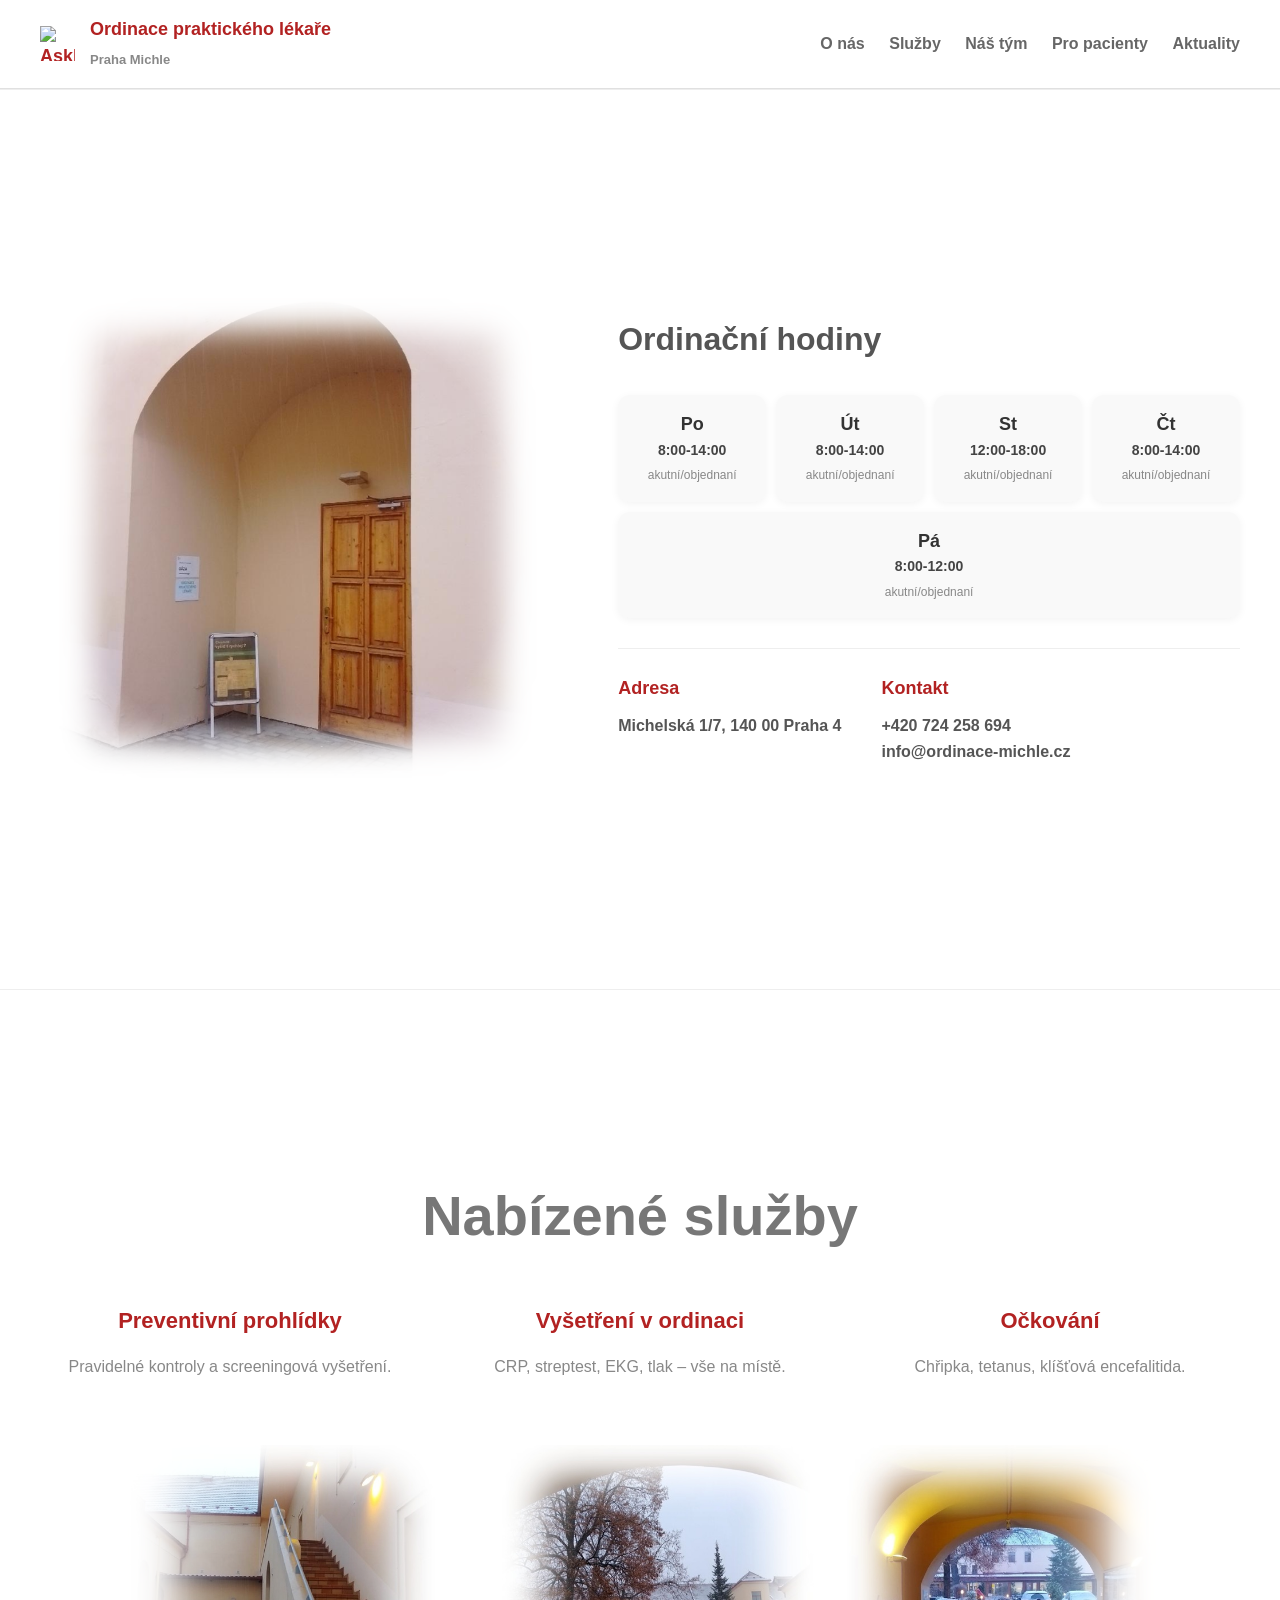
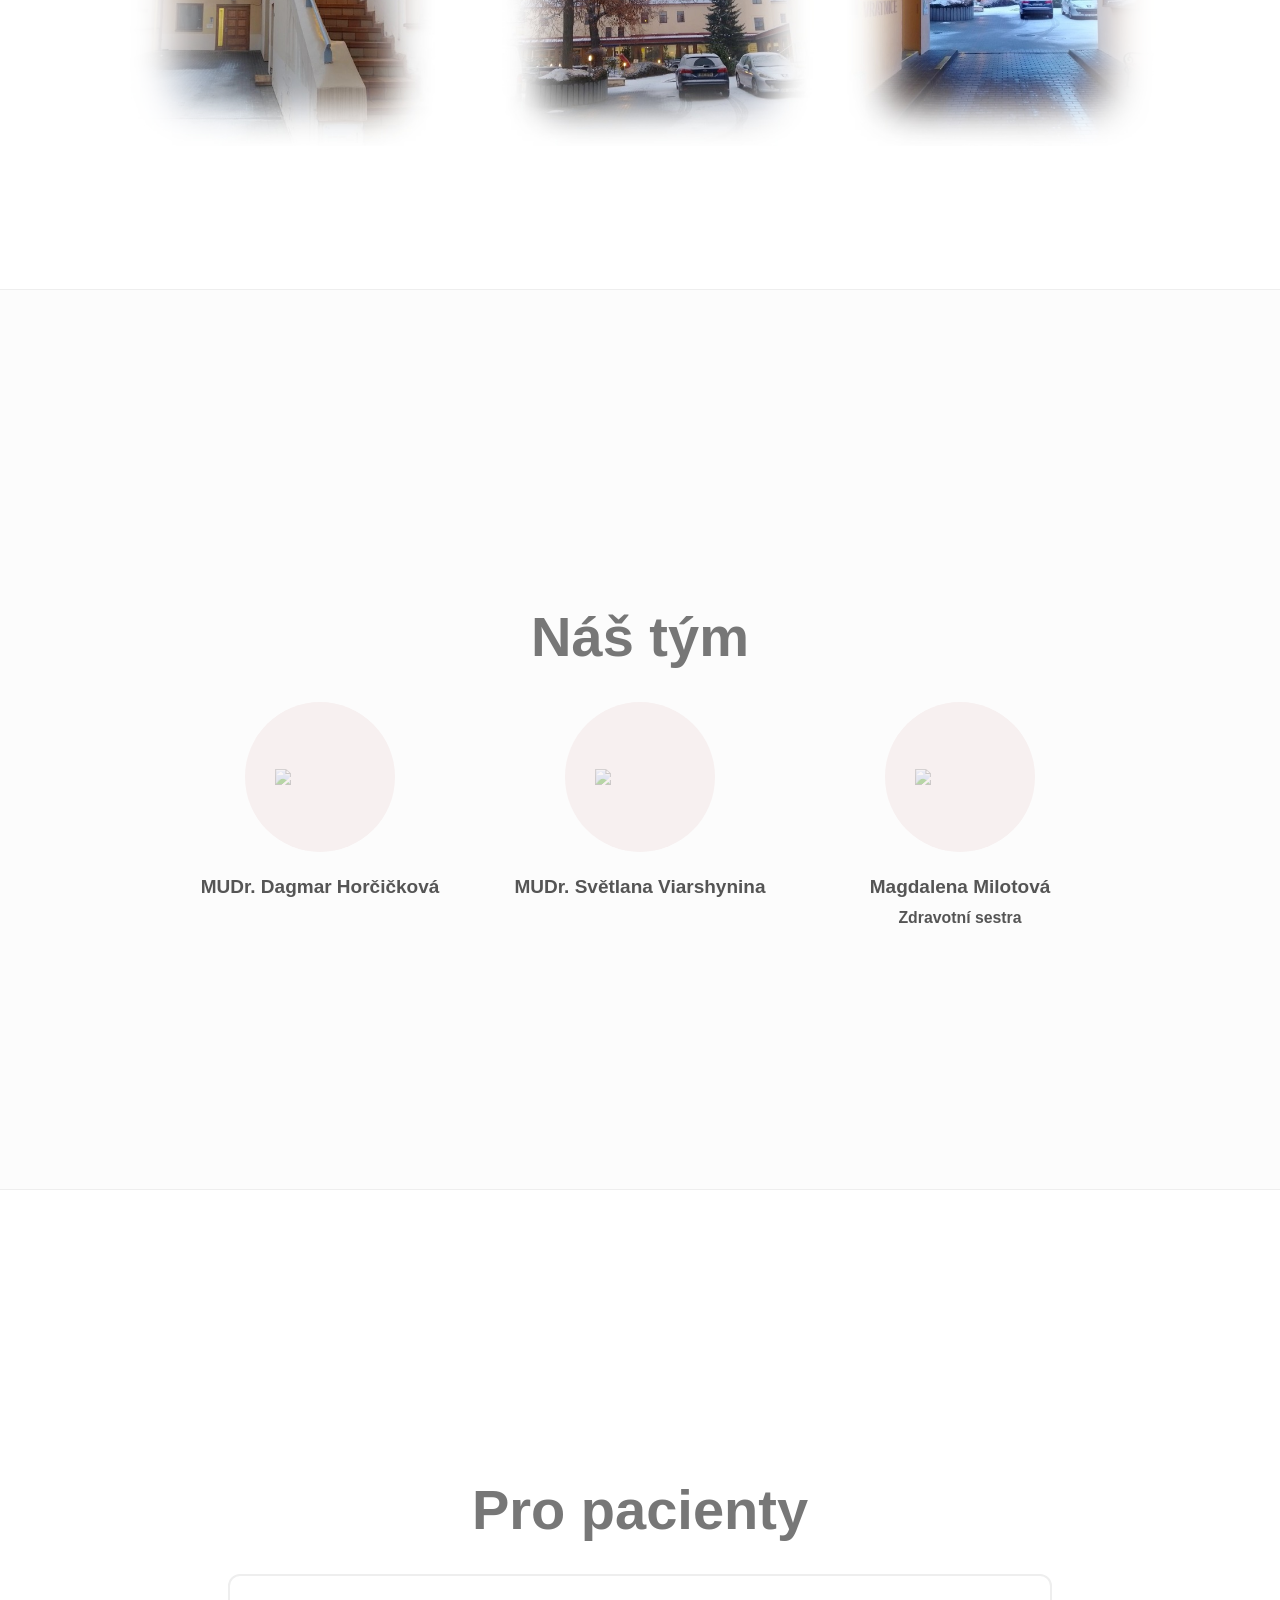
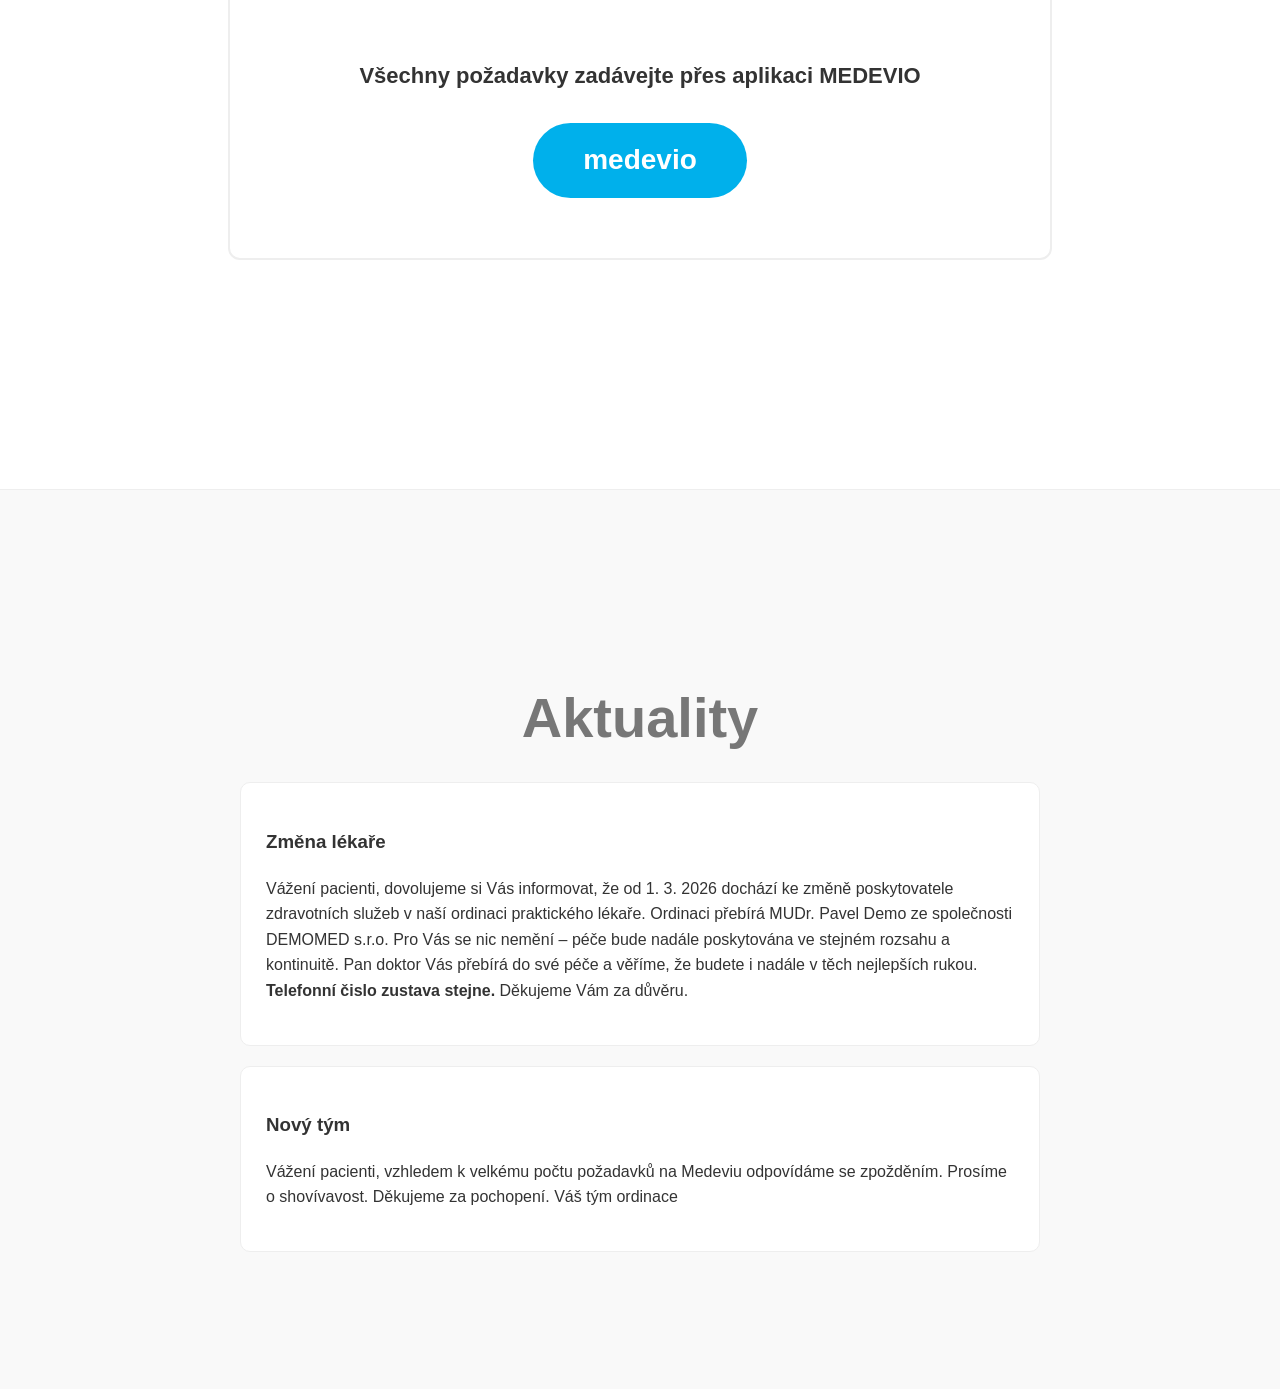
==== index.html @ 971f2c9a "Add files via upload" ====
<!DOCTYPE html>
<html lang="cs">
<head>
    <meta charset="UTF-8">
    <meta name="viewport" content="width=device-width, initial-scale=1.0">
    <title>Ordinace Praha Michle</title>
    <link rel="icon" href="https://cdn-icons-png.flaticon.com/512/3035/3035695.png" type="image/png">
    
    <style>
        /* 1. БАЗОВЫЕ НАСТРОЙКИ */
        html { scroll-behavior: smooth; }
        body {
            font-family: Arial, sans-serif;
            margin: 0;
            padding: 0;
            background-color: #ffffff;
            color: #333;
            line-height: 1.6;
        }

        /* 2. ШАПКА */
        header {
            display: flex;
            justify-content: space-between;
            align-items: center;
            padding: 15px 40px;
            border-bottom: 1px solid #e0e0e0;
            position: sticky;
            top: 0;
            background: white;
            z-index: 1000;
        }

        .logo {
            display: flex;
            align-items: center;
            gap: 15px;
            color: #b22222;
            font-weight: bold;
            font-size: 18px;
            text-decoration: none;
        }

        .logo img { width: 35px; height: 35px; }

        nav a {
            margin-left: 20px;
            text-decoration: none;
            color: #666;
            font-size: 16px;
            font-weight: bold;
        }

        /* 3. НАСТРОЙКА РАЗДЕЛОВ (ПОЛНЫЙ ЭКРАН) */
        section {
            min-height: 100vh;
            display: flex;
            align-items: center; /* Центрируем контент по вертикали */
            justify-content: center;
            padding: 80px 40px;
            box-sizing: border-box;
            border-top: 1px solid #eee;
        }

        .section-column { flex-direction: column; }

        .main-title { font-size: 56px; color: #777; font-weight: bold; margin-bottom: 20px; text-align: center; width: 100%; }
        .subtitle { font-size: 24px; color: #aaa; font-weight: bold; margin-bottom: 40px; text-align: center; }

        /* 4. ПЕРВЫЙ ЭКРАН (СТРОГО: ФОТО СЛЕВА, ТЕКСТ СПРАВА) */
        .hero-container {
            display: grid;
            grid-template-columns: 1fr 1.2fr; /* Левая колонка под фото, правая под текст */
            gap: 60px;
            max-width: 1300px;
            width: 100%;
            align-items: center;
        }

        .hero-photo img {
            width: 100%;
            max-width: 500px;
            border-radius: 15px;
            mask-image: radial-gradient(circle, black 65%, transparent 98%);
            -webkit-mask-image: radial-gradient(circle, black 65%, transparent 98%);
        }

        .hero-content {
            display: flex;
            flex-direction: column;
            gap: 30px;
        }

        /* РАСПИСАНИЕ КАРТОЧКАМИ */
        .schedule-grid { display: flex; gap: 10px; flex-wrap: wrap; }
        .day-card {
            background: #f9f9f9;
            border-radius: 12px;
            padding: 15px 10px;
            flex: 1;
            min-width: 120px;
            text-align: center;
            box-shadow: 0 2px 8px rgba(0,0,0,0.05);
        }
        .day-name { font-size: 18px; font-weight: bold; margin-bottom: 5px; }
        .day-time { font-size: 14px; font-weight: bold; color: #444; display: block; }
        .day-note { font-size: 12px; color: #888; }

        /* КОНТАКТЫ */
        .contact-info-block { display: flex; gap: 40px; border-top: 1px solid #eee; padding-top: 25px; }
        .info-item h4 { color: #b22222; font-size: 18px; margin: 0 0 10px 0; }
        .info-item p { font-size: 16px; font-weight: bold; color: #555; margin: 0; }

        /* 5. УСЛУГИ */
        .services-grid {
            display: grid;
            grid-template-columns: repeat(3, 1fr);
            gap: 30px;
            max-width: 1200px;
            width: 100%;
            margin-bottom: 50px;
        }
        .service-item { text-align: center; }
        .service-item h3 { color: #b22222; font-size: 22px; margin-bottom: 10px; }
        .service-item p { color: #888; font-size: 16px; }

        .services-gallery img {
            width: 100%;
            max-width: 1100px;
            border-radius: 20px;
            mask-image: linear-gradient(to right, transparent, black 15%, black 85%, transparent);
            -webkit-mask-image: linear-gradient(to right, transparent, black 15%, black 85%, transparent);
        }

        /* 6. КОМАНДА (ЖЕНСКИЕ АВАТАРКИ) */
        .team-grid { display: flex; justify-content: center; gap: 40px; width: 100%; }
        .team-card { width: 280px; text-align: center; }
        .avatar-circle {
            width: 150px; height: 150px; background-color: #f7f0f0;
            border-radius: 50%; margin: 0 auto 20px;
            display: flex; justify-content: center; align-items: center;
        }
        .avatar-circle img { width: 90px; opacity: 0.4; }
        .team-name { font-size: 19px; font-weight: bold; color: #555; }

        /* 7. MEDEVIO */
        .medevio-box {
            max-width: 700px; width: 100%; text-align: center;
            border: 2px solid #eee; padding: 60px; border-radius: 12px;
        }
        .medevio-btn {
            display: inline-block; background-color: #00b0eb; color: white;
            text-decoration: none; font-size: 28px; font-weight: bold;
            padding: 15px 50px; border-radius: 50px;
        }

        /* 8. АКТУАЛЬНОСТИ */
        .news-container { display: flex; flex-direction: column; gap: 20px; max-width: 800px; width: 100%; }
        .news-card { border: 1px solid #eee; padding: 25px; border-radius: 10px; background: white; }

        /* МОБИЛЬНАЯ ВЕРСИЯ */
        @media (max-width: 1000px) {
            .hero-container { grid-template-columns: 1fr; text-align: center; }
            .hero-photo { order: -1; } /* На телефоне фото будет сверху */
            .schedule-grid { justify-content: center; }
            .contact-info-block { flex-direction: column; align-items: center; gap: 20px; }
            .services-grid { grid-template-columns: 1fr; }
            .team-grid { flex-direction: column; align-items: center; }
            section { min-height: auto; padding: 50px 20px; }
        }
    </style>
</head>
<body>

<header>
    <a href="#" class="logo">
        <img src="https://cdn-icons-png.flaticon.com/512/3035/3035695.png" alt="Asklépiova hůl">
        <div>Ordinace praktického lékaře<br><small style="color: #888; font-size: 13px;">Praha Michle</small></div>
    </a>
    <nav>
        <a href="#o-nas">O nás</a>
        <a href="#sluzby">Služby</a>
        <a href="#tym">Náš tým</a>
        <a href="#pacienti">Pro pacienty</a>
        <a href="#aktuality">Aktuality</a>
    </nav>
</header>

<main>
    <section id="o-nas">
        <div class="hero-container">
            <div class="hero-photo">
                <img src="entrance-photo.jpg" alt="Vchod do ordinace">
            </div>
            
            <div class="hero-content">
                <h2 style="font-size: 32px; color: #555; margin: 0;">Ordinační hodiny</h2>
                <div class="schedule-grid">
                    <div class="day-card"><span class="day-name">Po</span><span class="day-time">8:00-14:00</span><span class="day-note">akutní/objednaní</span></div>
                    <div class="day-card"><span class="day-name">Út</span><span class="day-time">8:00-14:00</span><span class="day-note">akutní/objednaní</span></div>
                    <div class="day-card"><span class="day-name">St</span><span class="day-time">12:00-18:00</span><span class="day-note">akutní/objednaní</span></div>
                    <div class="day-card"><span class="day-name">Čt</span><span class="day-time">8:00-14:00</span><span class="day-note">akutní/objednaní</span></div>
                    <div class="day-card"><span class="day-name">Pá</span><span class="day-time">8:00-12:00</span><span class="day-note">akutní/objednaní</span></div>
                </div>
                <div class="contact-info-block">
                    <div class="info-item"><h4>Adresa</h4><p>Michelská 1/7, 140 00 Praha 4</p></div>
                    <div class="info-item"><h4>Kontakt</h4><p>+420 724 258 694<br>info@ordinace-michle.cz</p></div>
                </div>
            </div>
        </div>
    </section>

    <section id="sluzby" class="section-column">
        <h2 class="main-title">Nabízené služby</h2>
        <div class="services-grid">
            <div class="service-item"><h3>Preventivní prohlídky</h3><p>Pravidelné kontroly a screeningová vyšetření.</p></div>
            <div class="service-item"><h3>Vyšetření v ordinaci</h3><p>CRP, streptest, EKG, tlak – vše na místě.</p></div>
            <div class="service-item"><h3>Očkování</h3><p>Chřipka, tetanus, klíšťová encefalitida.</p></div>
        </div>
        <div class="services-gallery">
            <img src="stahování.jpg" alt="Interiér kliniky">
        </div>
    </section>

    <section id="tym" class="section-column" style="background-color: #fcfcfc;">
        <h2 class="main-title">Náš tým</h2>
        <div class="team-grid">
            <div class="team-card">
                <div class="avatar-circle"><img src="https://cdn-icons-png.flaticon.com/512/6997/6997662.png"></div>
                <div class="team-name">MUDr. Dagmar Horčičková</div>
            </div>
            <div class="team-card">
                <div class="avatar-circle"><img src="https://cdn-icons-png.flaticon.com/512/6997/6997662.png"></div>
                <div class="team-name">MUDr. Světlana Viarshynina</div>
            </div>
            <div class="team-card">
                <div class="avatar-circle"><img src="https://cdn-icons-png.flaticon.com/512/6997/6997662.png"></div>
                <div class="team-name">Magdalena Milotová<br><small>Zdravotní sestra</small></div>
            </div>
        </div>
    </section>

    <section id="pacienti" class="section-column">
        <h2 class="main-title">Pro pacienty</h2>
        <div class="medevio-box">
            <p style="font-size: 22px; font-weight: bold; margin-bottom: 30px;">Všechny požadavky zadávejte přes aplikaci MEDEVIO</p>
            <a href="https://my.medevio.cz/patient1-michelska" target="_blank" class="medevio-btn">medevio</a>
        </div>
    </section>

    <section id="aktuality" class="section-column" style="background-color: #f9f9f9;">
        <h2 class="main-title">Aktuality</h2>
        <div class="news-container">
            <div class="news-card"><h3>Změna lékaře</h3><p>Vážení pacienti, dovolujeme si Vás informovat, že od 1. 3. 2026 dochází ke změně poskytovatele zdravotních služeb v naší ordinaci praktického lékaře. Ordinaci přebírá MUDr. Pavel Demo ze společnosti DEMOMED s.r.o. Pro Vás se nic nemění – péče bude nadále poskytována ve stejném rozsahu a kontinuitě. Pan doktor Vás přebírá do své péče a věříme, že budete i nadále v těch nejlepších rukou. <strong>Telefonní čislo zustava stejne.</strong> Děkujeme Vám za důvěru.</p></div>
            <div class="news-card"><h3>Nový tým</h3><p>Vážení pacienti, vzhledem k velkému počtu požadavků na Medeviu odpovídáme se zpožděním. Prosíme o shovívavost. Děkujeme za pochopení. Váš tým ordinace</p></div>
        </div>
    </section>
</main>

</body>
</html>
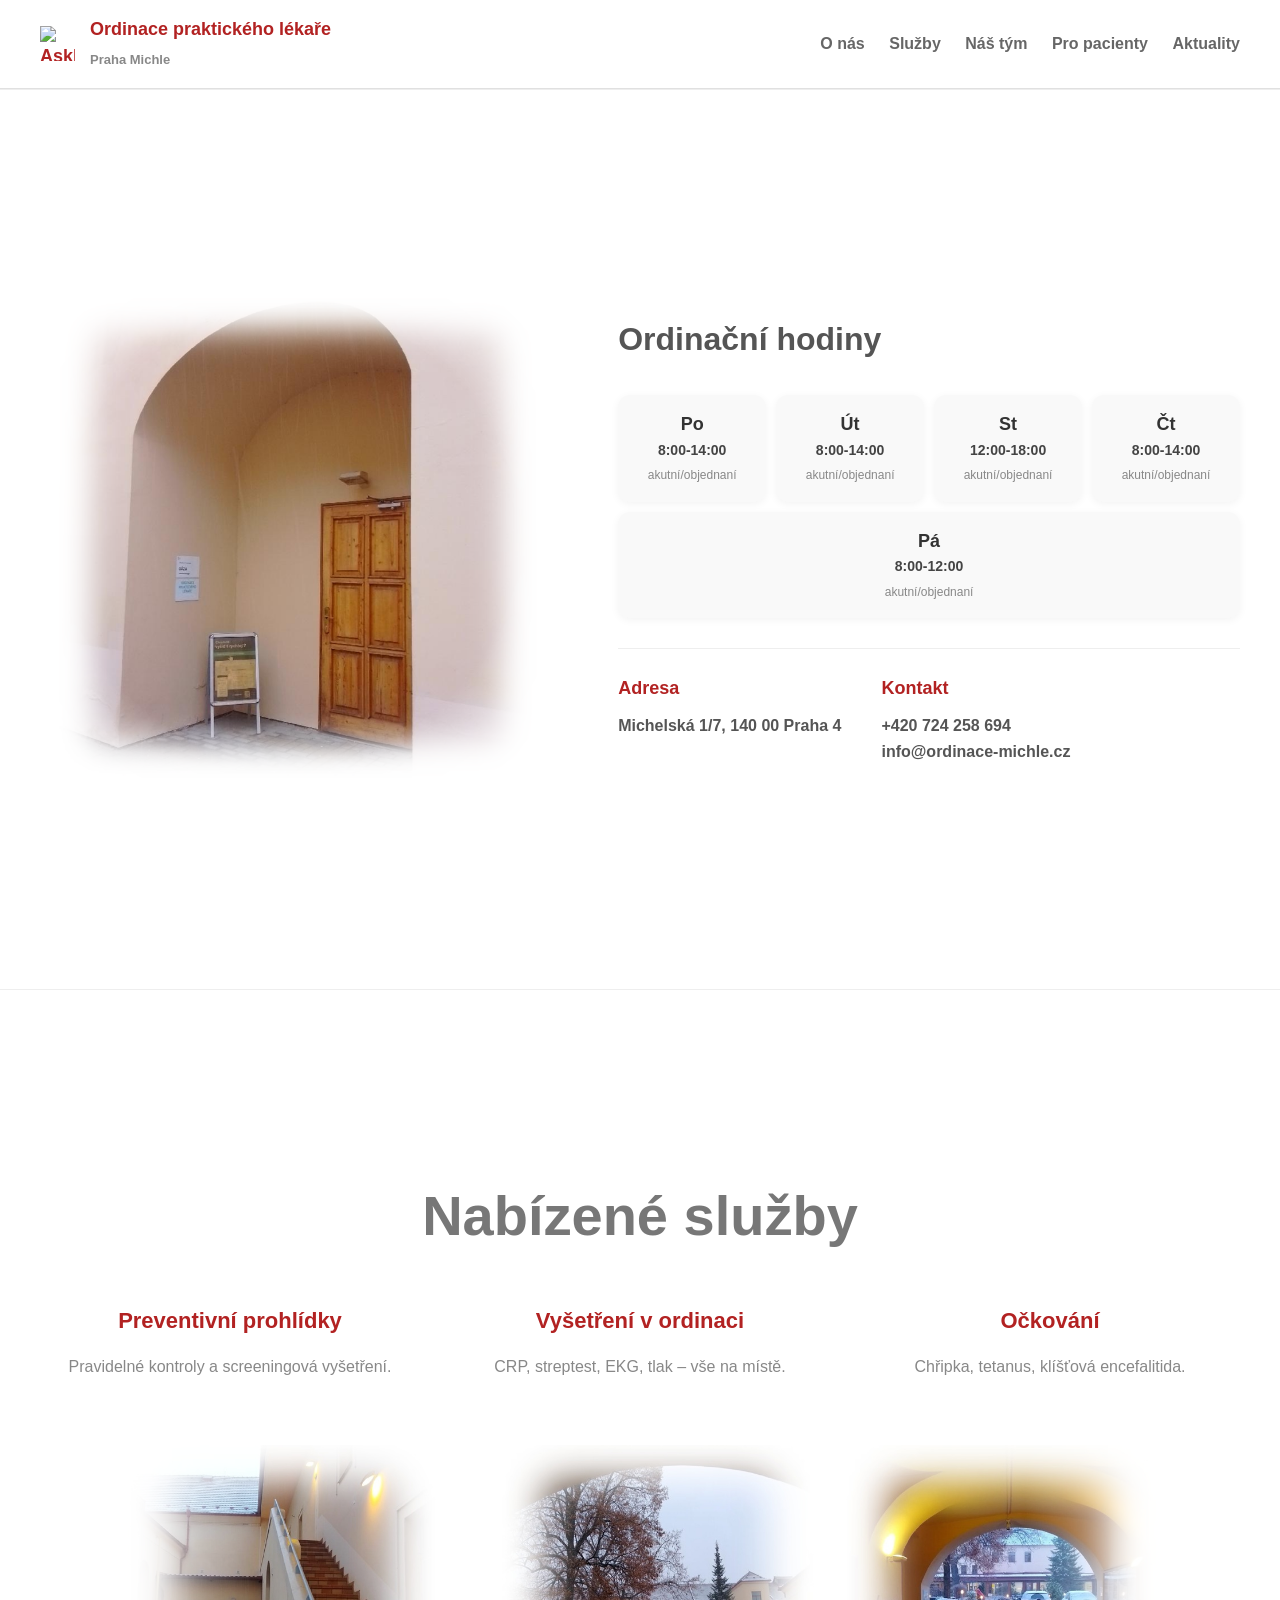
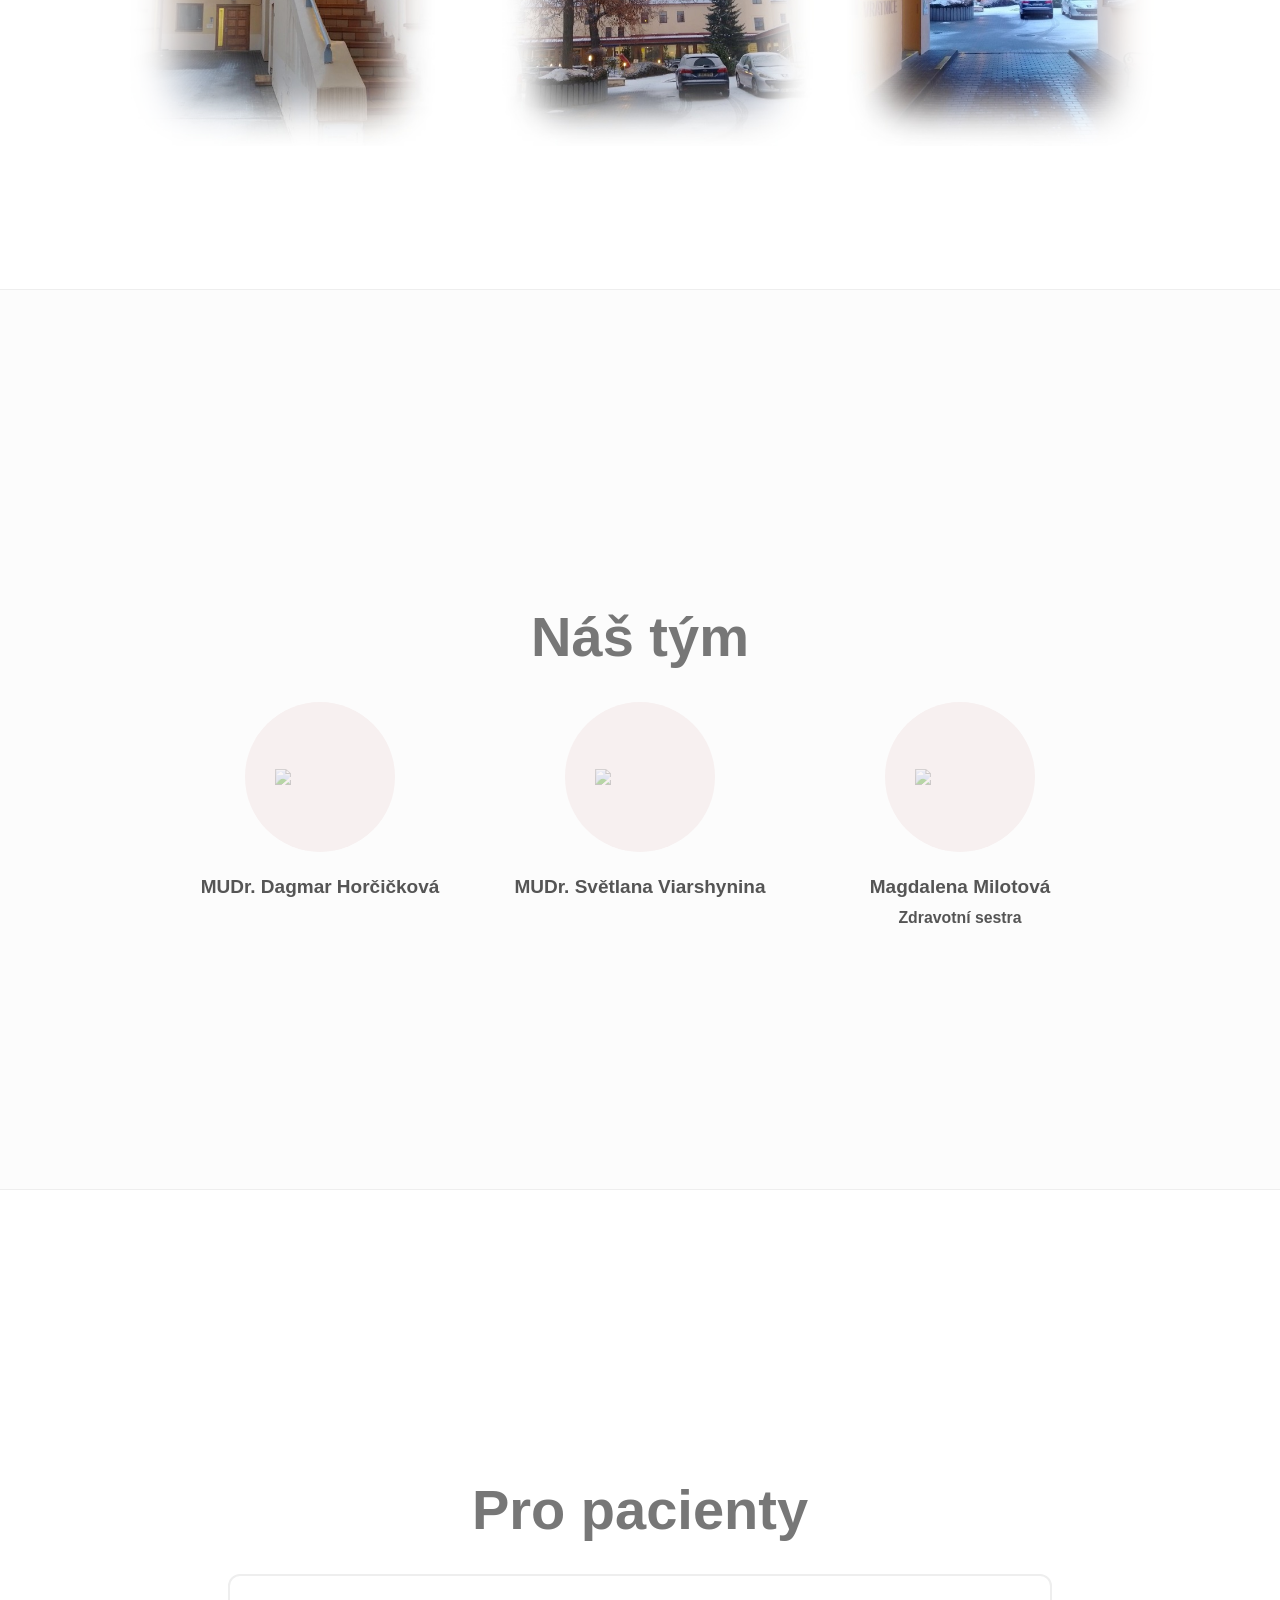
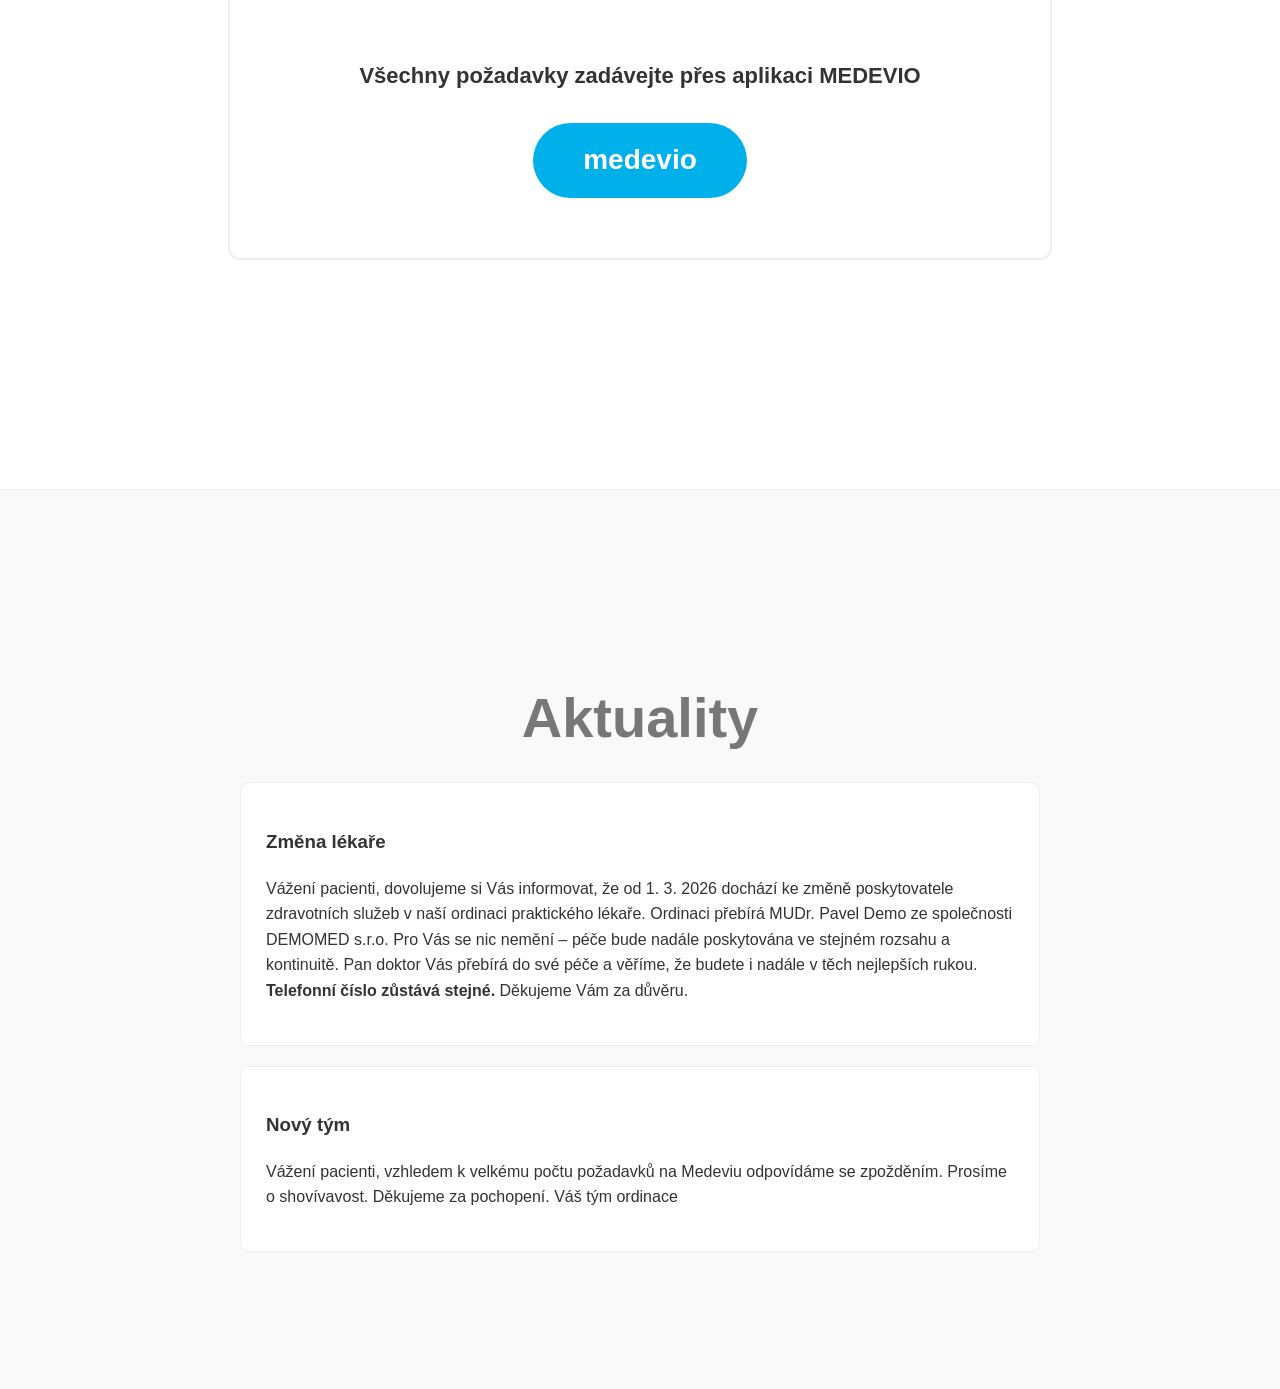
==== commit 6e50b1e2: "Update index.html" ====
--- a/index.html
+++ b/index.html
@@ -251,11 +251,12 @@
     <section id="aktuality" class="section-column" style="background-color: #f9f9f9;">
         <h2 class="main-title">Aktuality</h2>
         <div class="news-container">
-            <div class="news-card"><h3>Změna lékaře</h3><p>Vážení pacienti, dovolujeme si Vás informovat, že od 1. 3. 2026 dochází ke změně poskytovatele zdravotních služeb v naší ordinaci praktického lékaře. Ordinaci přebírá MUDr. Pavel Demo ze společnosti DEMOMED s.r.o. Pro Vás se nic nemění – péče bude nadále poskytována ve stejném rozsahu a kontinuitě. Pan doktor Vás přebírá do své péče a věříme, že budete i nadále v těch nejlepších rukou. <strong>Telefonní čislo zustava stejne.</strong> Děkujeme Vám za důvěru.</p></div>
+            <div class="news-card"><h3>Změna lékaře</h3><p>Vážení pacienti, dovolujeme si Vás informovat, že od 1. 3. 2026 dochází ke změně poskytovatele zdravotních služeb v naší ordinaci praktického lékaře. Ordinaci přebírá MUDr. Pavel Demo ze společnosti DEMOMED s.r.o. Pro Vás se nic nemění – péče bude nadále poskytována ve stejném rozsahu a kontinuitě. Pan doktor Vás přebírá do své péče a věříme, že budete i nadále v těch nejlepších rukou. <strong>Telefonní číslo zůstává stejné.</strong> Děkujeme Vám za důvěru.</p></div>
             <div class="news-card"><h3>Nový tým</h3><p>Vážení pacienti, vzhledem k velkému počtu požadavků na Medeviu odpovídáme se zpožděním. Prosíme o shovívavost. Děkujeme za pochopení. Váš tým ordinace</p></div>
         </div>
     </section>
 </main>
 
 </body>
-</html>+
+</html>
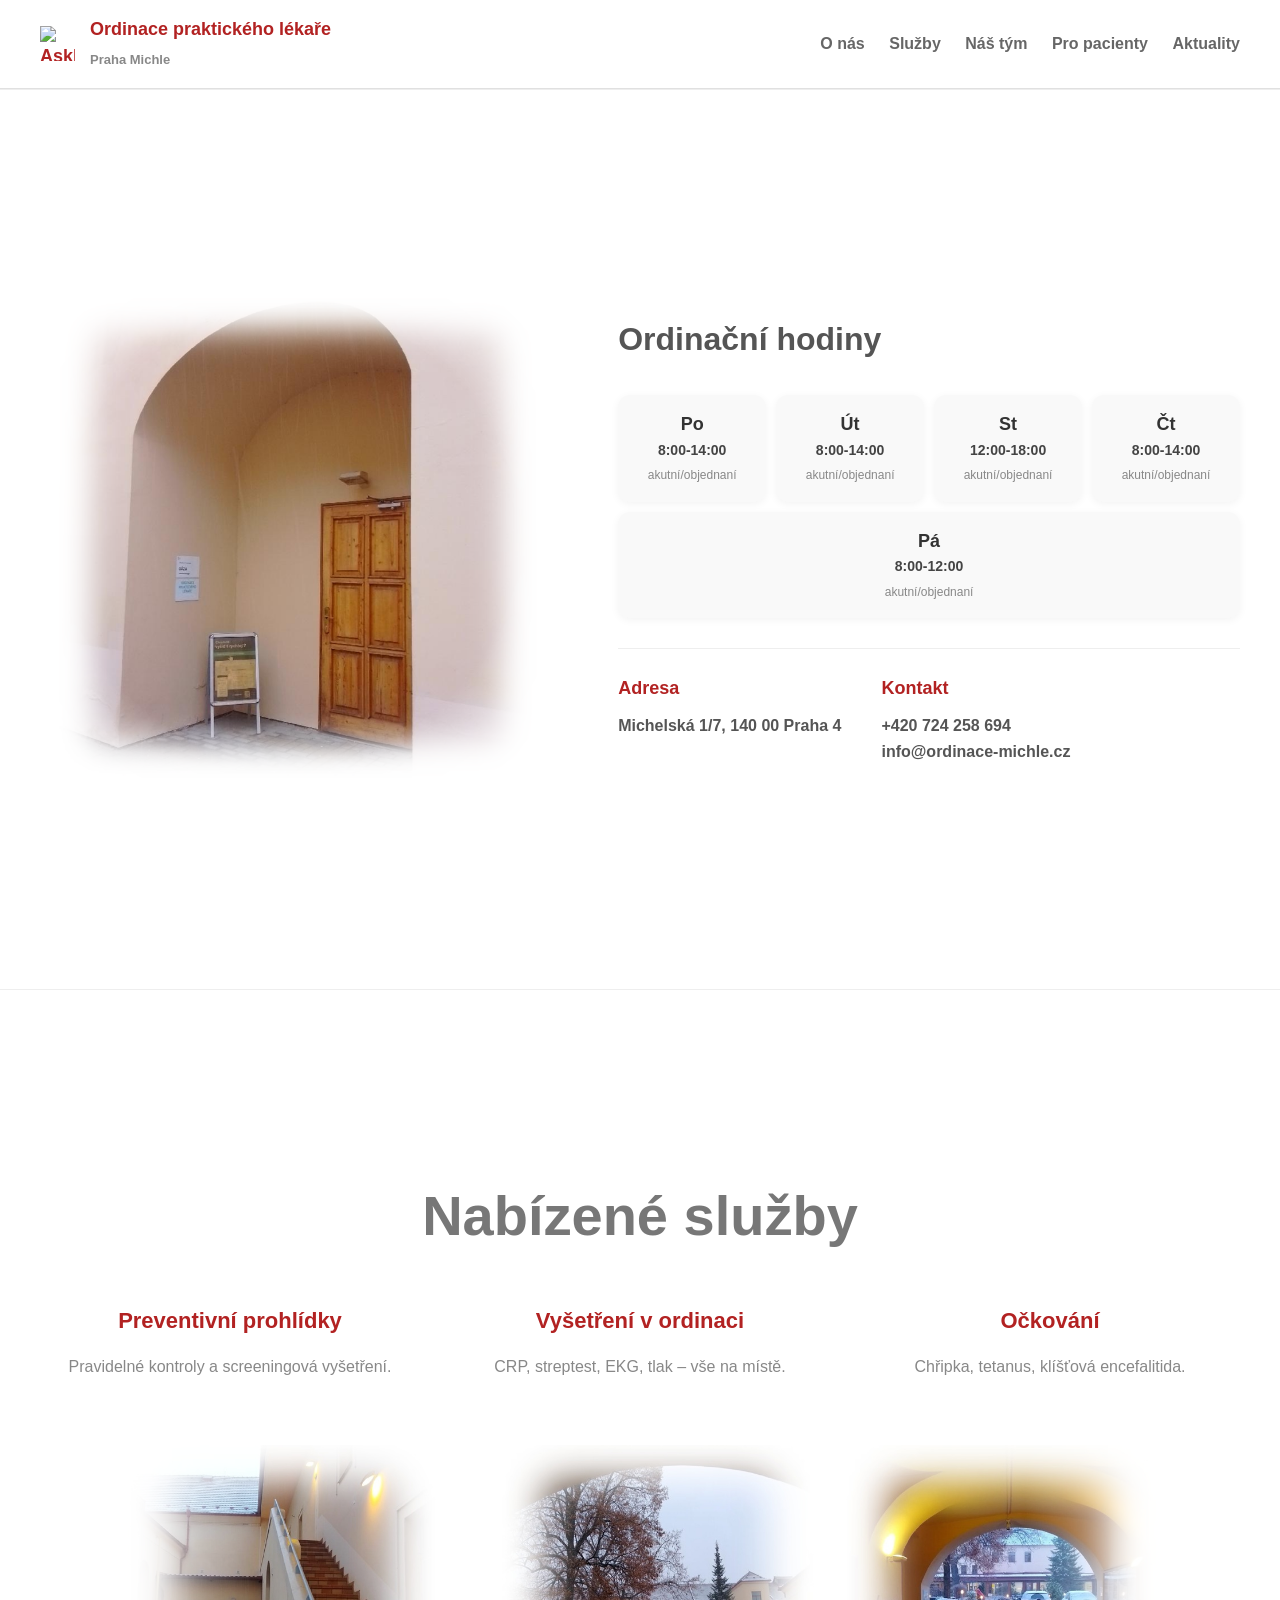
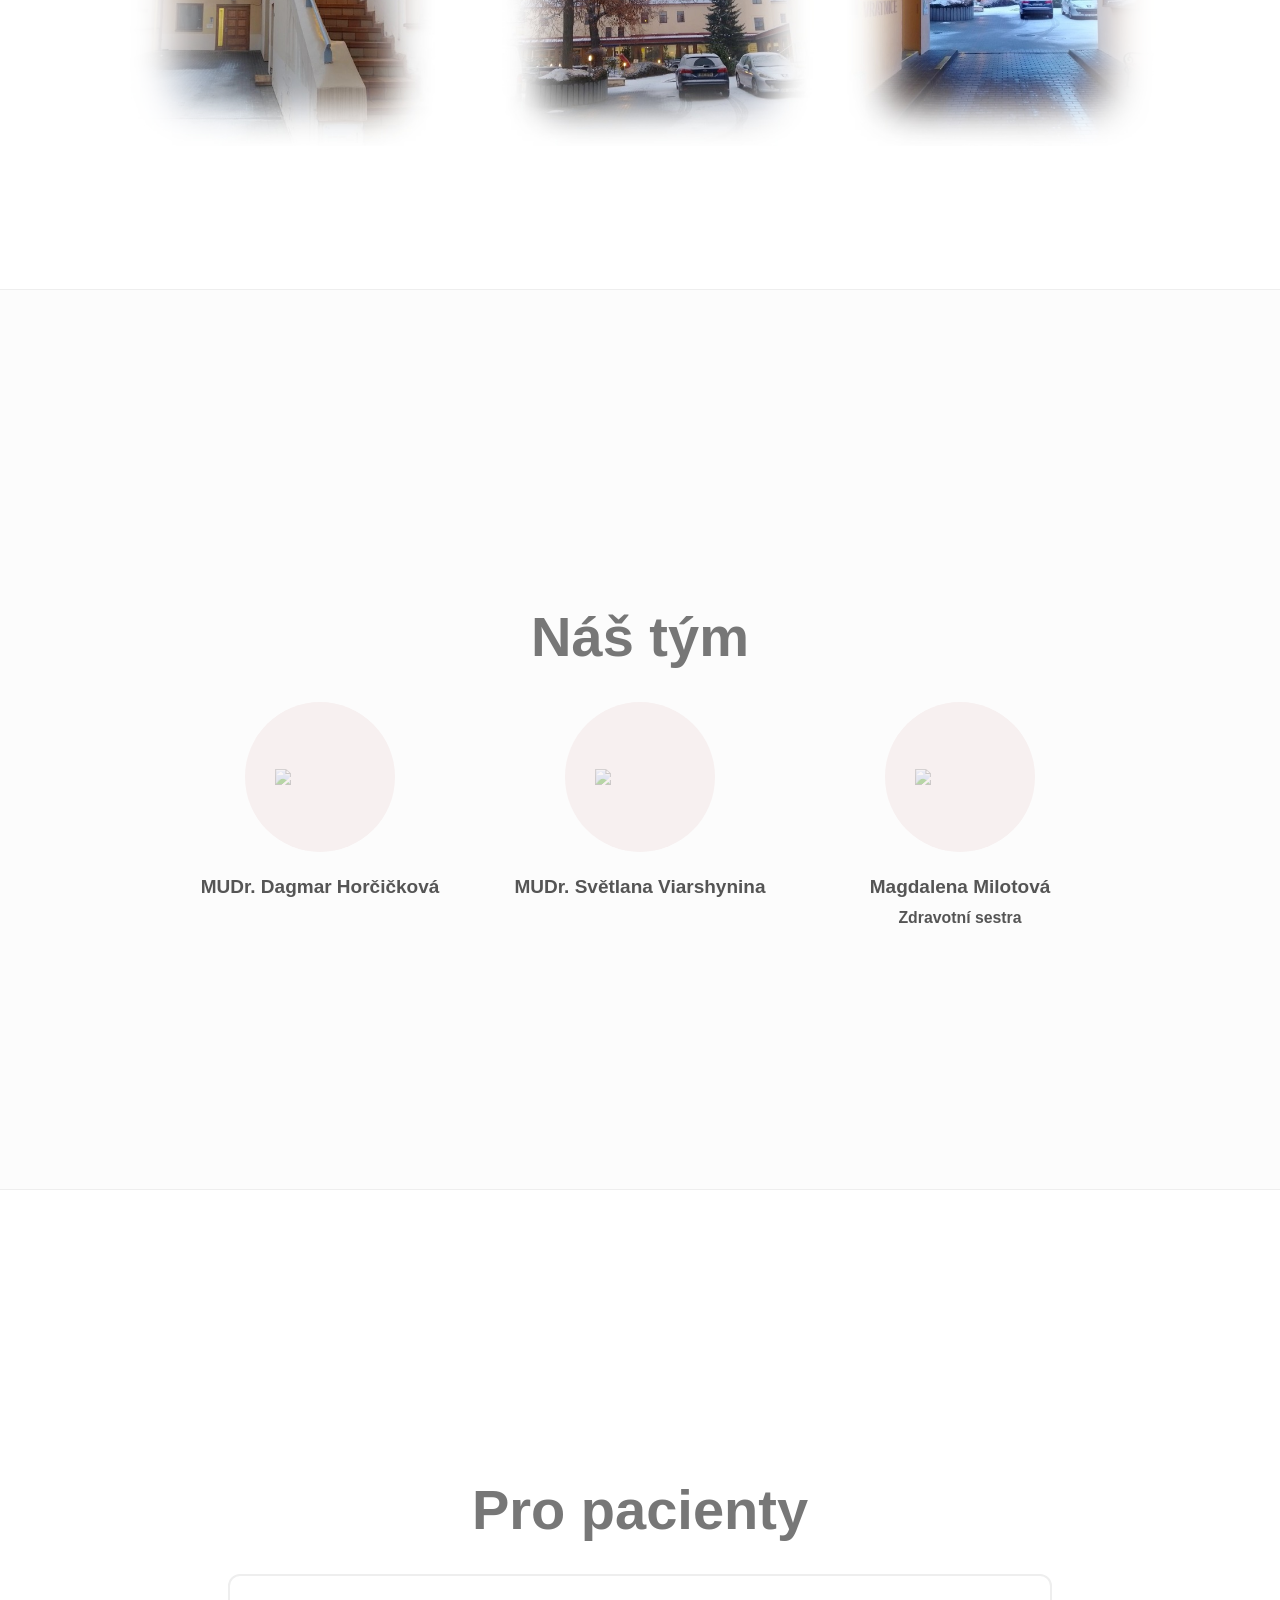
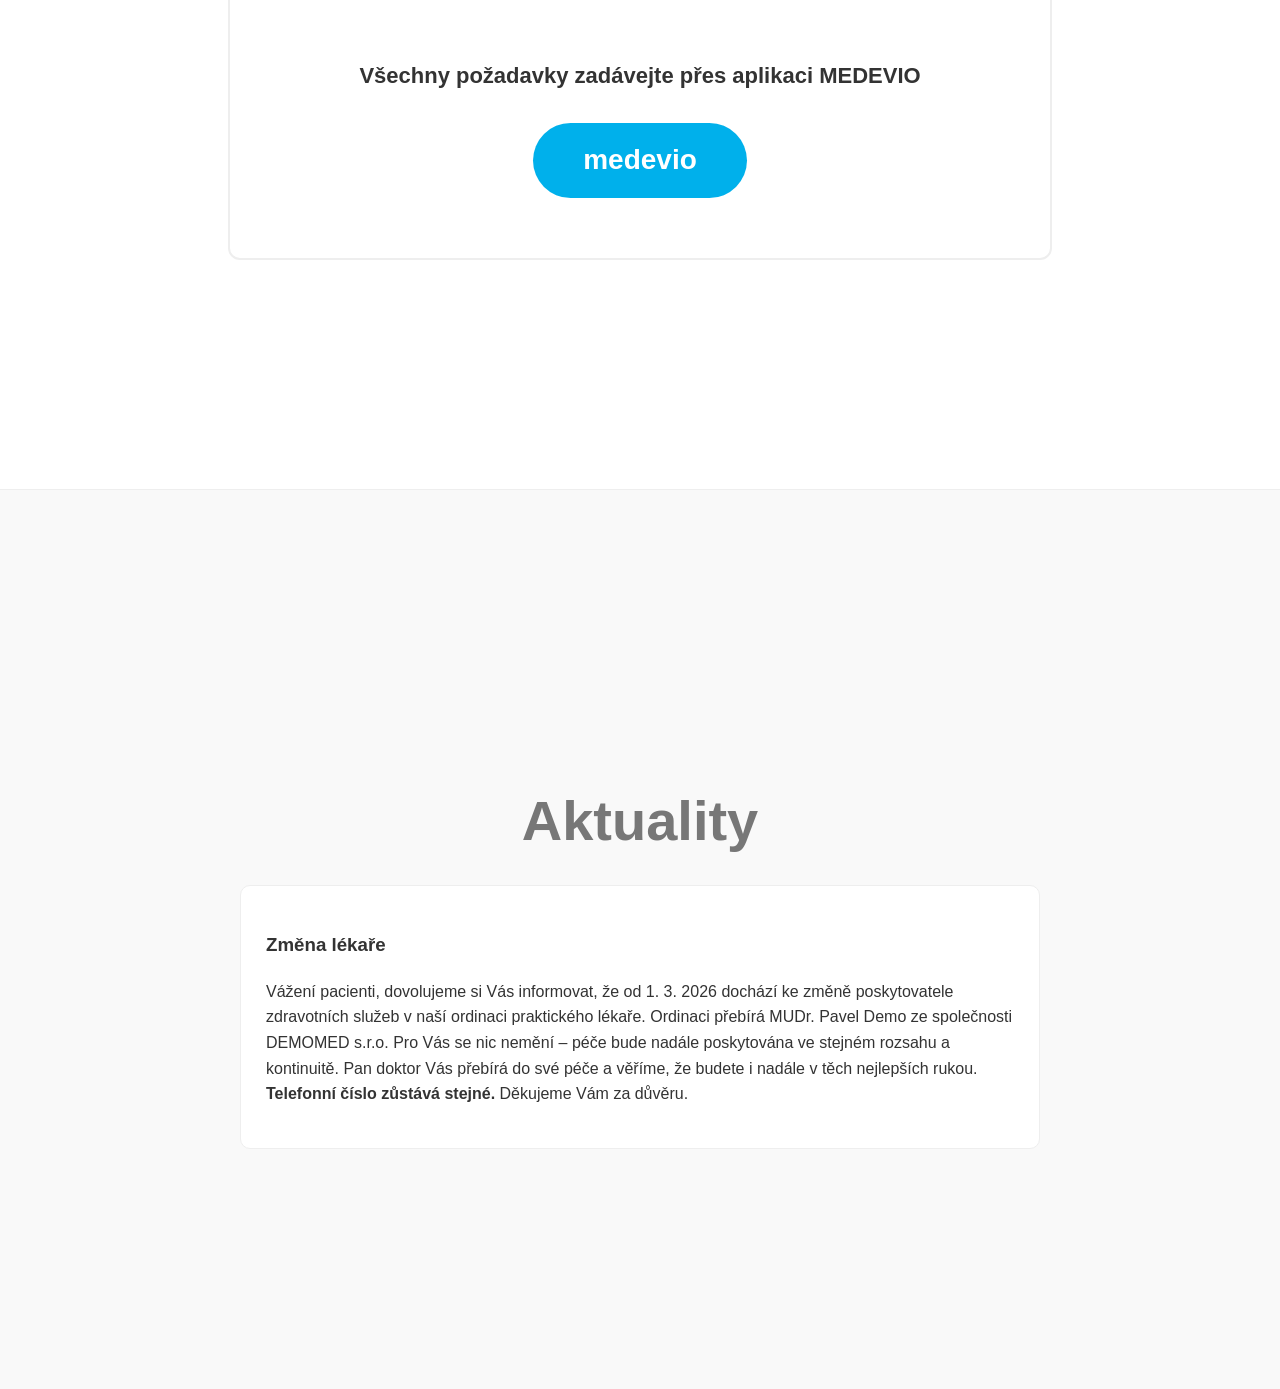
==== commit 96ec2b2d: "Update index.html" ====
--- a/index.html
+++ b/index.html
@@ -252,7 +252,7 @@
         <h2 class="main-title">Aktuality</h2>
         <div class="news-container">
             <div class="news-card"><h3>Změna lékaře</h3><p>Vážení pacienti, dovolujeme si Vás informovat, že od 1. 3. 2026 dochází ke změně poskytovatele zdravotních služeb v naší ordinaci praktického lékaře. Ordinaci přebírá MUDr. Pavel Demo ze společnosti DEMOMED s.r.o. Pro Vás se nic nemění – péče bude nadále poskytována ve stejném rozsahu a kontinuitě. Pan doktor Vás přebírá do své péče a věříme, že budete i nadále v těch nejlepších rukou. <strong>Telefonní číslo zůstává stejné.</strong> Děkujeme Vám za důvěru.</p></div>
-            <div class="news-card"><h3>Nový tým</h3><p>Vážení pacienti, vzhledem k velkému počtu požadavků na Medeviu odpovídáme se zpožděním. Prosíme o shovívavost. Děkujeme za pochopení. Váš tým ordinace</p></div>
+        
         </div>
     </section>
 </main>
@@ -260,3 +260,4 @@
 </body>
 
 </html>
+
